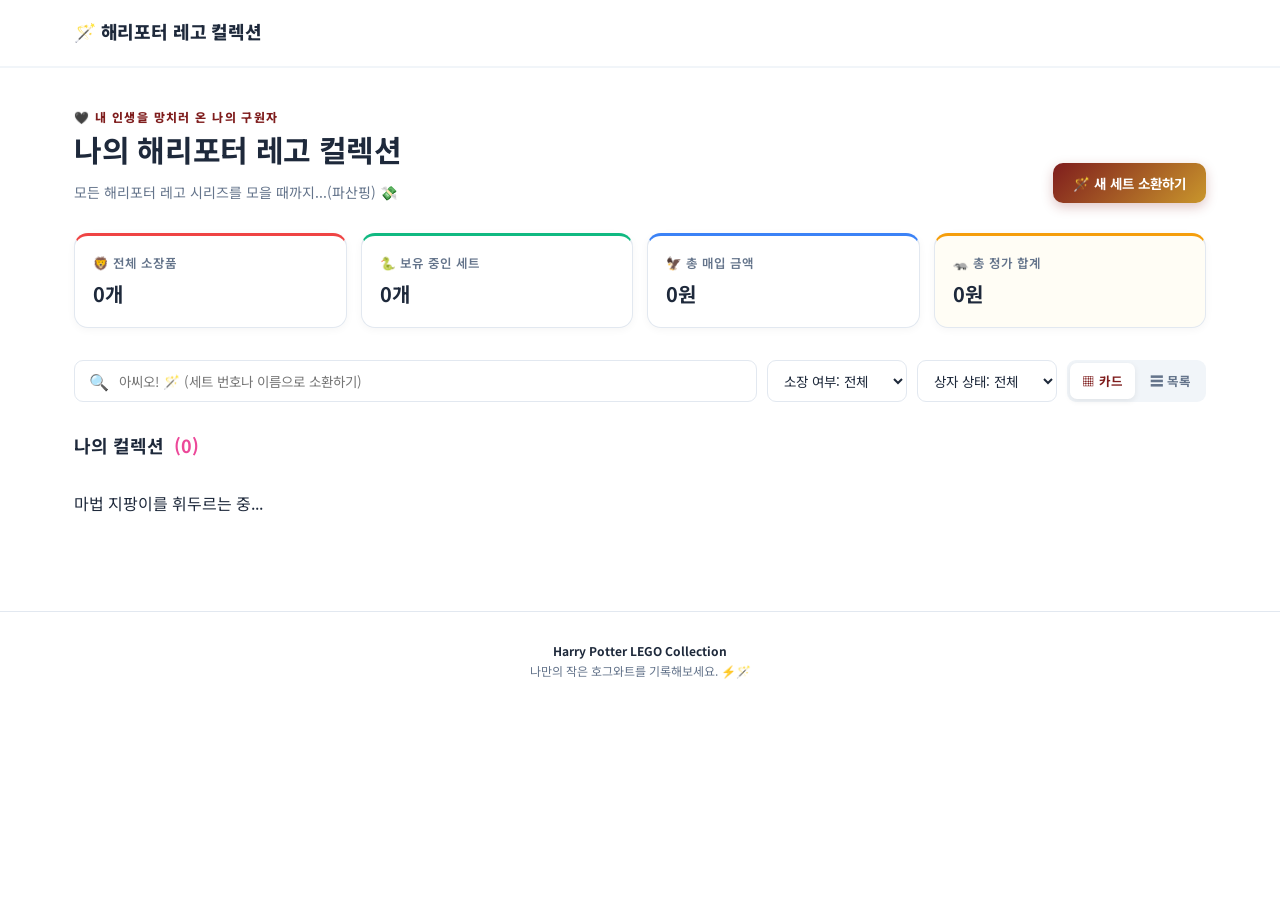
==== index.html @ e180819a "ㄹ" ====
<!DOCTYPE html>
<html lang="ko">
<head>
  <meta charset="UTF-8">
  <meta name="viewport" content="width=device-width, initial-scale=1.0">
  <title>해리포터 레고 컬렉션</title>
  <link rel="stylesheet" href="style.css">
</head>
<body>

  <header class="header">
    <div class="header-inner">
      <a href="index.html" class="logo">🪄 해리포터 레고 컬렉션</a>
    </div>
  </header>

  <main class="container">

    <div class="page-title">
      <div>
        <p class="eyebrow">🖤 내 인생을 망치러 온 나의 구원자</p>
        <h1>나의 해리포터 레고 컬렉션</h1>
        <p class="description">모든 해리포터 레고 시리즈를 모을 때까지...(파산핑) 💸</p>
      </div>
      <button class="primary-button" onclick="openFormModal()">🪄 새 세트 소환하기</button>
    </div>

    <!-- 요약 카드 (4개 기숙사 색깔) -->
    <div class="summary">
      <div class="summary-card card-red">
        <span class="summary-label">🦁 전체 소장품</span>
        <strong id="statTotal">0개</strong>
      </div>
      <div class="summary-card card-green">
        <span class="summary-label">🐍 보유 중인 세트</span>
        <strong id="statOwned">0개</strong>
      </div>
      <div class="summary-card card-blue">
        <span class="summary-label">🦅 총 매입 금액</span>
        <strong id="statPurchase">0원</strong>
      </div>
      <div class="summary-card card-purple">
        <span class="summary-label">🦡 총 정가 합계</span>
        <strong id="statRetail">0원</strong>
      </div>
    </div>

    <!-- 검색 / 필터 / 보기 방식 -->
    <div class="toolbar">
      <div class="search-box">
        <span>🔍</span>
        <input type="text" id="searchInput" placeholder="아씨오! 🪄 (세트 번호나 이름으로 소환하기)" oninput="handleSearch()">
      </div>
      <select id="ownedFilter" onchange="handleFilterChange()">
        <option value="ALL">소장 여부: 전체</option>
        <option value="O">소장 중</option>
        <option value="X">미소장</option>
      </select>
      <select id="boxFilter" onchange="handleFilterChange()">
        <option value="ALL">상자 상태: 전체</option>
        <option value="O">상자 있음</option>
        <option value="X">상자 없음</option>
      </select>
      <div class="view-toggle-group">
        <button id="viewGridBtn" class="toggle-button active" onclick="setViewMode('grid')">▦ 카드</button>
        <button id="viewListBtn" class="toggle-button" onclick="setViewMode('list')">☰ 목록</button>
      </div>
    </div>

    <div class="view-title">
      <h2>나의 컬렉션 <span id="resultCount">(0)</span></h2>
    </div>

    <div id="legoGrid" class="lego-grid"></div>

    <div id="emptyState" class="empty-state hidden">
      <div class="empty-icon">🪶</div>
      <p>조건에 맞는 마법 물품을 찾지 못했어요.</p>
    </div>

    <div id="pagination" class="pagination hidden"></div>

  </main>

  <footer class="footer">
    <p>Harry Potter LEGO Collection</p>
    <span>나만의 작은 호그와트를 기록해보세요. ⚡🪄</span>
  </footer>

  <!-- 상세정보 팝업(모달) -->
  <div id="detailModal" class="modal">
    <div class="modal-box">
      <div class="modal-header">
        <h2>세트 상세 정보</h2>
        <button class="modal-close" onclick="closeDetailModal()">✕</button>
      </div>

      <div class="detail-image-wrapper">
        <span id="detailBadge" class="status-badge"></span>
        <img id="detailImage" src="" alt="세트 이미지" style="display:none;">
        <div id="detailImagePlaceholder" class="image-placeholder" style="font-size:56px;">🧱</div>
      </div>

      <div class="detail-header-info">
        <p id="detailNumber" class="lego-number-tag"></p>
        <h3 id="detailName"></h3>
      </div>

      <div class="detail-row"><span>정가</span><strong id="detailRetail"></strong></div>
      <div class="detail-row"><span>매입가</span><strong id="detailPurchase"></strong></div>
      <div class="detail-row"><span>상자 여부</span><strong id="detailBoxYn"></strong></div>
      <div class="detail-row"><span>되판 가격</span><strong id="detailResale"></strong></div>

      <div class="detail-memo-box">
        <p class="memo-title">✒️ 마법 일지</p>
        <p id="detailMemo" class="memo-text"></p>
      </div>

      <div class="modal-actions">
        <button class="delete-button" onclick="deleteCurrentItem()">삭제</button>
        <button class="secondary-button" onclick="editCurrentItem()">수정</button>
        <button class="primary-button" onclick="closeDetailModal()">닫기</button>
      </div>
    </div>
  </div>

  <!-- 추가 / 수정 팝업(모달) -->
  <div id="formModal" class="modal">
    <div class="modal-box">
      <div class="modal-header">
        <h2 id="formTitle">새 세트 소환하기</h2>
        <button class="modal-close" onclick="closeFormModal()">✕</button>
      </div>

      <div class="detail-image-wrapper" style="margin-bottom:14px;">
        <img id="formPreviewImage" src="" alt="세트 미리보기" style="display:none;">
        <div id="formPreviewPlaceholder" class="image-placeholder" style="font-size:44px;">🧱</div>
      </div>

      <form id="legoForm" onsubmit="handleFormSubmit(event)">
        <label>세트 번호 *
          <input type="text" id="inputNumber" required oninput="updateFormPreview()">
        </label>
        <label>세트 이름 *
          <input type="text" id="inputName" required>
        </label>
        <label>소장 여부
          <select id="inputOwned">
            <option value="O">소장 중</option>
            <option value="X">미소장</option>
          </select>
        </label>
        <label>정가 (원)
          <input type="text" inputmode="numeric" id="inputRetail" placeholder="0" oninput="formatNumberInput(this)">
        </label>
        <label>매입가 (원)
          <input type="text" inputmode="numeric" id="inputPurchase" placeholder="0" oninput="formatNumberInput(this); updateBoxAvailability();">
        </label>
        <label>상자 여부 <span style="font-weight:400;color:var(--text-muted);">(매입가를 입력하면 선택할 수 있어요)</span>
          <select id="inputBox">
            <option value="O">있음</option>
            <option value="X">없음</option>
          </select>
        </label>
        <label>되판 가격 (원)
          <input type="text" inputmode="numeric" id="inputResale" placeholder="0" oninput="formatNumberInput(this)">
        </label>
        <label>마법 일지 (메모)
          <textarea id="inputMemo" rows="3"></textarea>
        </label>
        <div class="modal-actions">
          <button type="button" class="secondary-button" onclick="closeFormModal()">취소</button>
          <button type="submit" class="primary-button">저장하기</button>
        </div>
      </form>
    </div>
  </div>

  <script>
    // 구글 시트와 연결된 API 주소 (원래 쓰던 것 그대로)
    const API_URL = 'https://script.google.com/macros/s/AKfycbxUnBlqaFdTPU35exUbNzXx6weWhpHpGSwAO96-5ot2qbNLupyuga-As1OnJ45oyeBlAw/exec';

    let legoList = [];         // 구글 시트에서 받아온 전체 세트 목록
    let filteredList = [];     // 검색/필터가 적용된 목록
    let currentView = 'grid';  // 현재 보기 방식 (grid: 카드형 / list: 목록형)
    let currentPage = 1;
    let currentDetailNo = null; // 지금 상세팝업에 열려있는 세트의 번호
    const ITEMS_PER_PAGE = 12;

    document.addEventListener('DOMContentLoaded', fetchData);

    // ===== 세트 번호로 사진 주소 만들기 =====
    // 브릭링크(BrickLink)라는 사이트가 세트 번호별 사진을 무료로 제공해줘서, 그 주소 규칙을 그대로 이용해요.
    // 사진이 없는 세트라면 onerror가 실행돼서 자동으로 🧱 아이콘으로 바뀌어요.
    function getImageUrl(no) {
      const cleanNo = String(no).trim().split('-')[0]; // 혹시 "76391-1"처럼 적혀있어도 앞부분만 사용
      return `https://img.bricklink.com/ItemImage/SN/0/${cleanNo}-1.png`;
    }

    // ===== 데이터 불러오기 =====
    function fetchData() {
      document.getElementById('legoGrid').innerHTML = '<p class="loading">마법 지팡이를 휘두르는 중...</p>';
      fetch(API_URL)
        .then(res => res.json())
        .then(response => {
          if (response.success && response.data) {
            legoList = response.data;
            updateStats();
            applyFilters();
          } else {
            alert('데이터를 가져오는데 실패했습니다.');
          }
        })
        .catch(err => {
          console.error(err);
          alert('데이터 연결 중 오류가 발생했습니다.');
        });
    }

    // ===== 상단 요약 카드 숫자 계산 =====
    function updateStats() {
      const total = legoList.length;
      const owned = legoList.filter(i => i['보유 여부'] === 'O').length;
      const totalPurchase = legoList.reduce((sum, i) => sum + (Number(i['매입가']) || 0), 0);
      const totalRetail = legoList.reduce((sum, i) => sum + (Number(i['출시가']) || 0), 0);

      document.getElementById('statTotal').innerText = `${total}개`;
      document.getElementById('statOwned').innerText = `${owned}개`;
      document.getElementById('statPurchase').innerText = formatMoney(totalPurchase);
      document.getElementById('statRetail').innerText = formatMoney(totalRetail);
    }

    // ===== 검색 / 필터 =====
    function handleSearch() {
      currentPage = 1;
      applyFilters();
    }

    function handleFilterChange() {
      currentPage = 1;
      applyFilters();
    }

    function applyFilters() {
      const keyword = document.getElementById('searchInput').value.toLowerCase();
      const owned = document.getElementById('ownedFilter').value;
      const box = document.getElementById('boxFilter').value;

      filteredList = legoList.filter(item => {
        const num = String(item['레고 품번'] || '').toLowerCase();
        const name = String(item['레고명'] || '').toLowerCase();
        const matchKeyword = num.includes(keyword) || name.includes(keyword);

        const matchOwned = owned === 'ALL' || String(item['보유 여부'] || '').toUpperCase() === owned;
        const matchBox = box === 'ALL' || String(item['박스 여부'] || '').toUpperCase() === box;

        return matchKeyword && matchOwned && matchBox;
      });

      // 기본적으로 세트 번호(품번) 오름차순으로 정렬 (숫자로 비교해서 76391 같은 번호도 자연스럽게 정렬됨)
      filteredList.sort((a, b) => {
        const noA = String(a['레고 품번'] || '');
        const noB = String(b['레고 품번'] || '');
        return noA.localeCompare(noB, undefined, { numeric: true });
      });

      renderList();
    }

    // ===== 목록 그리기 =====
    function renderList() {
      const grid = document.getElementById('legoGrid');
      const empty = document.getElementById('emptyState');
      document.getElementById('resultCount').innerText = `(${filteredList.length})`;

      if (filteredList.length === 0) {
        grid.innerHTML = '';
        empty.classList.remove('hidden');
        document.getElementById('pagination').classList.add('hidden');
        return;
      }
      empty.classList.add('hidden');

      const totalPages = Math.ceil(filteredList.length / ITEMS_PER_PAGE) || 1;
      if (currentPage > totalPages) currentPage = totalPages;

      const start = (currentPage - 1) * ITEMS_PER_PAGE;
      const items = filteredList.slice(start, start + ITEMS_PER_PAGE);

      grid.innerHTML = items.map(cardHTML).join('');
      renderPagination(totalPages);
    }

    // 카드(또는 목록형 줄) 하나를 만드는 함수
    function cardHTML(item) {
      const isOwned = item['보유 여부'] === 'O';
      const no = item['레고 품번'];
      const imgUrl = getImageUrl(no);
      return `
        <div class="lego-card" onclick="openDetailModal('${no}')">
          <div class="lego-image">
            <img src="${imgUrl}" alt="${item['레고명']}" onerror="this.style.display='none';this.nextElementSibling.style.display='flex';">
            <div class="image-placeholder" style="display:none;">🧱</div>
          </div>
          <div class="lego-info">
            <div class="info-title-row">
              <span class="lego-number">#${no}</span>
              <h3>${item['레고명']}</h3>
            </div>
            <div class="info-price-row">
              <span class="info-row"><span>정가</span><strong>${formatMoney(item['출시가'])}</strong></span>
              <span class="info-row"><span>매입가</span><strong>${formatMoney(item['매입가'])}</strong></span>
            </div>
          </div>
          <span class="status-badge ${isOwned ? 'owned' : 'not-owned'}">${isOwned ? '소장 중' : '미소장'}</span>
        </div>`;
    }

    // ===== 페이지 번호 버튼 =====
    function renderPagination(totalPages) {
      const el = document.getElementById('pagination');
      if (totalPages <= 1) { el.classList.add('hidden'); el.innerHTML = ''; return; }
      el.classList.remove('hidden');

      let html = `<button class="page-btn" onclick="changePage(${currentPage - 1})" ${currentPage === 1 ? 'disabled' : ''}>이전</button>`;
      for (let i = 1; i <= totalPages; i++) {
        html += `<button class="page-btn ${i === currentPage ? 'active' : ''}" onclick="changePage(${i})">${i}</button>`;
      }
      html += `<button class="page-btn" onclick="changePage(${currentPage + 1})" ${currentPage === totalPages ? 'disabled' : ''}>다음</button>`;
      el.innerHTML = html;
    }

    function changePage(p) {
      currentPage = p;
      renderList();
    }

    // ===== 카드형 / 목록형 전환 =====
    function setViewMode(mode) {
      currentView = mode;
      document.getElementById('legoGrid').classList.toggle('list-view-mode', mode === 'list');
      document.getElementById('viewGridBtn').classList.toggle('active', mode === 'grid');
      document.getElementById('viewListBtn').classList.toggle('active', mode === 'list');
    }

    // ===== 상세정보 팝업(모달) =====
    function openDetailModal(no) {
      const item = legoList.find(i => String(i['레고 품번']) === String(no));
      if (!item) return;
      currentDetailNo = no;

      const isOwned = item['보유 여부'] === 'O';
      document.getElementById('detailNumber').innerText = `#${item['레고 품번']}`;
      document.getElementById('detailName').innerText = item['레고명'];

      const badge = document.getElementById('detailBadge');
      badge.innerText = isOwned ? '소장 중' : '미소장';
      badge.className = `status-badge ${isOwned ? 'owned' : 'not-owned'}`;

      // 상세팝업 사진도 자동으로 불러오기
      const img = document.getElementById('detailImage');
      const placeholder = document.getElementById('detailImagePlaceholder');
      img.src = getImageUrl(no);
      img.style.display = 'block';
      placeholder.style.display = 'none';
      img.onerror = () => { img.style.display = 'none'; placeholder.style.display = 'flex'; };

      document.getElementById('detailRetail').innerText = formatMoney(item['출시가']);
      document.getElementById('detailPurchase').innerText = formatMoney(item['매입가']);
      document.getElementById('detailBoxYn').innerText = item['박스 여부'] === 'O' ? '있음' : '없음';
      document.getElementById('detailResale').innerText = item['되판 가격'] ? formatMoney(item['되판 가격']) : '아직 판매하지 않음';
      document.getElementById('detailMemo').innerText = item['메모'] || '작성된 메모가 없습니다.';

      document.getElementById('detailModal').classList.add('show');
    }

    function closeDetailModal() {
      document.getElementById('detailModal').classList.remove('show');
    }

    function editCurrentItem() {
      const item = legoList.find(i => String(i['레고 품번']) === String(currentDetailNo));
      closeDetailModal();
      openFormModal(item);
    }

    function deleteCurrentItem() {
      const item = legoList.find(i => String(i['레고 품번']) === String(currentDetailNo));
      if (!item) return;
      if (!confirm(`'${item['레고명']}' (#${item['레고 품번']}) 항목을 정말 삭제하시겠습니까? 이 마법은 되돌릴 수 없어요.`)) return;

      closeDetailModal();

      fetch(API_URL, {
        method: 'POST',
        headers: { 'Content-Type': 'text/plain;charset=utf-8' },
        body: JSON.stringify({ action: 'delete', '레고 품번': item['레고 품번'] })
      })
      .then(res => res.json())
      .then(res => {
        if (res.success) {
          alert('세트가 컬렉션에서 사라졌습니다. ✨');
          fetchData();
        } else {
          alert('삭제 실패: ' + (res.error || '알 수 없는 오류'));
        }
      })
      .catch(err => {
        console.error(err);
        alert('삭제 요청 중 오류가 발생했습니다.');
      });
    }

    // ===== 추가 / 수정 팝업(모달) =====
    function openFormModal(item = null) {
      document.getElementById('formTitle').innerText = item ? '세트 정보 수정' : '새 세트 소환하기';
      const numInput = document.getElementById('inputNumber');

      if (item) {
        numInput.value = item['레고 품번'];
        numInput.readOnly = true; // 수정할 때는 세트 번호를 바꿀 수 없게 막기
        document.getElementById('inputName').value = item['레고명'] || '';
        document.getElementById('inputOwned').value = item['보유 여부'] || 'O';
        document.getElementById('inputBox').value = item['박스 여부'] || 'O';
        document.getElementById('inputRetail').value = item['출시가'] ? Number(item['출시가']).toLocaleString('ko-KR') : '';
        document.getElementById('inputPurchase').value = item['매입가'] ? Number(item['매입가']).toLocaleString('ko-KR') : '';
        document.getElementById('inputResale').value = item['되판 가격'] ? Number(item['되판 가격']).toLocaleString('ko-KR') : '';
        document.getElementById('inputMemo').value = item['메모'] || '';
      } else {
        document.getElementById('legoForm').reset();
        numInput.readOnly = false;
      }

      updateFormPreview();
      updateBoxAvailability();
      document.getElementById('formModal').classList.add('show');
    }

    function closeFormModal() {
      document.getElementById('formModal').classList.remove('show');
    }

    // 가격 입력칸에 천단위 콤마(,)를 자동으로 넣어주는 함수
    // 예: "400000" 입력 -> 화면에는 "400,000"으로 보여줌
    function formatNumberInput(el) {
      const raw = el.value.replace(/[^0-9]/g, ''); // 숫자만 남기기
      el.value = raw === '' ? '' : Number(raw).toLocaleString('ko-KR');
    }

    // 콤마가 찍힌 입력값을 다시 순수 숫자로 되돌리는 함수 (저장할 때 사용)
    function getRawNumber(inputId) {
      const raw = document.getElementById(inputId).value.replace(/[^0-9]/g, '');
      return raw === '' ? 0 : Number(raw);
    }

    // 매입가를 입력했을 때만 "상자 여부"를 선택할 수 있도록 켜고 끄는 함수
    function updateBoxAvailability() {
      const purchase = getRawNumber('inputPurchase');
      const boxSelect = document.getElementById('inputBox');
      const canSelect = purchase > 0;
      boxSelect.disabled = !canSelect;
      if (!canSelect) {
        boxSelect.value = 'X'; // 매입가가 없으면 자동으로 "없음"으로 되돌리기
      }
    }

    // 입력 폼에서 세트 번호를 입력할 때마다 미리보기 사진 갱신
    function updateFormPreview() {
      const no = document.getElementById('inputNumber').value.trim();
      const img = document.getElementById('formPreviewImage');
      const placeholder = document.getElementById('formPreviewPlaceholder');

      if (!no) {
        img.style.display = 'none';
        placeholder.style.display = 'flex';
        return;
      }

      img.src = getImageUrl(no);
      img.style.display = 'block';
      placeholder.style.display = 'none';
      img.onerror = () => { img.style.display = 'none'; placeholder.style.display = 'flex'; };
    }

    function handleFormSubmit(e) {
      e.preventDefault();

      const payload = {
        '레고 품번': document.getElementById('inputNumber').value,
        '레고명': document.getElementById('inputName').value,
        '보유 여부': document.getElementById('inputOwned').value,
        '박스 여부': document.getElementById('inputBox').value,
        '출시가': getRawNumber('inputRetail'),
        '매입가': getRawNumber('inputPurchase'),
        '되판 가격': getRawNumber('inputResale'),
        '메모': document.getElementById('inputMemo').value
      };

      closeFormModal();

      fetch(API_URL, {
        method: 'POST',
        headers: { 'Content-Type': 'text/plain;charset=utf-8' },
        body: JSON.stringify(payload)
      })
      .then(res => res.json())
      .then(res => {
        if (res.success) {
          alert('마법처럼 저장되었습니다! ✨');
          fetchData();
        } else {
          alert('저장 실패: ' + (res.error || '알 수 없는 오류'));
        }
      })
      .catch(err => {
        console.error(err);
        alert('저장 도중 오류가 발생했습니다.');
      });
    }

    // ===== 돈 표시 형식 (1234567 -> 1,234,567원) =====
    function formatMoney(amount) {
      if (!amount && amount !== 0) return '0원';
      return Number(amount).toLocaleString('ko-KR') + '원';
    }
  </script>
</body>
</html>
---- style.css ----
@import url('https://fonts.googleapis.com/css2?family=Noto+Sans+KR:wght@400;500;600;700;800&family=Cinzel:wght@600;700;800&display=swap');

:root {
  --bg-white: #ffffff;
  --bg-light: #f8fafc;

  --text-dark: #1e293b;
  --text-muted: #64748b;

  --color-red: #ef4444;
  --color-red-bg: #fee2e2;

  --color-gold: #f59e0b;
  --color-gold-bg: #fef3c7;

  --color-green: #10b981;
  --color-green-bg: #d1fae5;

  --color-blue: #3b82f6;
  --color-blue-bg: #dbeafe;

  /* 호그와트 메인 포인트 컬러 (다크 레드 + 골드) */
  --color-purple: #7f1d1d;
  --hp-gold: #c9962c;
  --hp-accent-rgb: 127, 29, 29;

  --color-pink: #ec4899;

  --border-color: #e2e8f0;
  --shadow-sm: 0 2px 8px rgba(0, 0, 0, 0.04);
  --shadow-md: 0 8px 20px rgba(0, 0, 0, 0.06);
}

* {
  box-sizing: border-box;
}

body {
  margin: 0;
  background-color: var(--bg-white);
  color: var(--text-dark);
  font-family: 'Noto Sans KR', sans-serif;
  line-height: 1.5;
}

button, input, select, textarea {
  font-family: inherit;
}

button {
  cursor: pointer;
}

/* =====================
   HEADER & NAVBAR
===================== */

.header {
  height: 68px;
  background: #ffffff;
  border-bottom: 2px solid #f1f5f9;
  position: sticky;
  top: 0;
  z-index: 10;
}

.header-inner {
  max-width: 1180px;
  height: 100%;
  margin: auto;
  padding: 0 24px;
  display: flex;
  align-items: center;
  justify-content: space-between;
}

.logo {
  font-family: 'Cinzel', 'Noto Sans KR', sans-serif;
  font-size: 18px;
  font-weight: 800;
  color: var(--text-dark);
  letter-spacing: -0.01em;
  display: flex;
  align-items: center;
  gap: 8px;
  text-decoration: none;
}

.logo-icon {
  font-size: 22px;
}

.nav {
  display: flex;
  gap: 20px;
}

.nav a {
  color: var(--text-muted);
  font-size: 13.5px;
  font-weight: 600;
  text-decoration: none;
}

.nav a.active,
.nav a:hover {
  color: var(--color-purple);
}

/* =====================
   CONTAINER & TITLES
===================== */

.container {
  max-width: 1180px;
  margin: auto;
  padding: 40px 24px 80px;
}

.page-title {
  display: flex;
  justify-content: space-between;
  align-items: flex-end;
  gap: 20px;
  margin-bottom: 30px;
}

.eyebrow {
  margin: 0 0 5px;
  color: var(--color-purple);
  font-size: 12px;
  font-weight: 800;
  letter-spacing: 0.12em;
}

h1 {
  margin: 0 0 6px;
  font-family: 'Cinzel', 'Noto Sans KR', sans-serif;
  font-size: 30px;
  letter-spacing: -0.01em;
  color: var(--text-dark);
}

.description {
  margin: 0;
  color: var(--text-muted);
  font-size: 14px;
}

.back-link {
  display: inline-block;
  margin-bottom: 20px;
  color: var(--text-muted);
  font-size: 13px;
  font-weight: 600;
  text-decoration: none;
}

.back-link:hover {
  color: var(--color-purple);
}

.primary-button {
  display: inline-flex;
  align-items: center;
  justify-content: center;
  padding: 10px 20px;
  background: linear-gradient(135deg, var(--color-purple), var(--hp-gold));
  color: #ffffff;
  border: none;
  border-radius: 10px;
  font-size: 13.5px;
  font-weight: 700;
  box-shadow: 0 4px 12px rgba(var(--hp-accent-rgb), 0.25);
  transition: all 0.2s ease;
}

.primary-button:hover {
  transform: translateY(-2px);
  box-shadow: 0 6px 16px rgba(var(--hp-accent-rgb), 0.35);
}

/* =====================
   SUMMARY CARDS
===================== */

.summary {
  display: grid;
  grid-template-columns: repeat(4, 1fr);
  gap: 14px;
  margin-bottom: 32px;
}

.summary-card {
  padding: 18px;
  background: #ffffff;
  border-radius: 14px;
  border: 1px solid var(--border-color);
  box-shadow: var(--shadow-sm);
  position: relative;
  overflow: hidden;
  transition: transform 0.2s;
}

.summary-card:hover {
  transform: translateY(-2px);
}

.summary-card.card-red { border-top: 3px solid var(--color-red); }
.summary-card.card-green { border-top: 3px solid var(--color-green); }
.summary-card.card-blue { border-top: 3px solid var(--color-blue); }
.summary-card.card-purple { border-top: 3px solid var(--color-gold); background: #fffdf5; }

.summary-label {
  display: block;
  margin-bottom: 6px;
  color: var(--text-muted);
  font-size: 12.5px;
  font-weight: 600;
}

.summary-card strong {
  font-size: 20px;
  color: var(--text-dark);
}

/* =====================
   TOOLBAR & CONTROLS
===================== */

.toolbar {
  display: flex;
  gap: 10px;
  margin-bottom: 30px;
  align-items: center;
  flex-wrap: wrap;
}

.search-box {
  flex: 1;
  min-width: 240px;
  height: 42px;
  display: flex;
  align-items: center;
  gap: 8px;
  padding: 0 14px;
  background: #ffffff;
  border: 1px solid var(--border-color);
  border-radius: 9px;
}

.search-box span {
  color: var(--color-purple);
  font-size: 16px;
}

.search-box input {
  width: 100%;
  border: 0;
  outline: 0;
  background: transparent;
  font-size: 13.5px;
}

.toolbar select {
  min-width: 140px;
  height: 42px;
  padding: 0 12px;
  background: #ffffff;
  border: 1px solid var(--border-color);
  border-radius: 9px;
  color: var(--text-dark);
  font-size: 13.5px;
  outline: none;
}

.view-toggle-group {
  display: flex;
  background: #f1f5f9;
  border-radius: 9px;
  padding: 3px;
  gap: 3px;
  height: 42px;
  align-items: center;
}

.toggle-button {
  height: 36px;
  padding: 0 12px;
  border: 0;
  background: transparent;
  color: var(--text-muted);
  border-radius: 7px;
  font-size: 12.5px;
  font-weight: 700;
  transition: all 0.2s;
  display: flex;
  align-items: center;
  gap: 5px;
}

.toggle-button.active {
  background: #ffffff;
  color: var(--color-purple);
  box-shadow: 0 2px 6px rgba(0,0,0,0.08);
}

/* =====================
   LEGO LIST VIEW / GRID
===================== */

.view-title {
  display: flex;
  justify-content: space-between;
  margin-bottom: 16px;
}

.view-title h2 {
  margin: 0;
  font-size: 18px;
}

.view-title h2 span {
  margin-left: 5px;
  color: var(--color-pink);
}

.lego-grid {
  display: grid;
  grid-template-columns: repeat(3, 1fr);
  gap: 20px;
}

.lego-card {
  overflow: hidden;
  background: #ffffff;
  border: 1px solid var(--border-color);
  border-radius: 14px;
  box-shadow: var(--shadow-sm);
  transition: all 0.2s ease;
  cursor: pointer;
  position: relative;
}

.lego-card:hover {
  transform: translateY(-3px);
  box-shadow: var(--shadow-md);
  border-color: var(--color-purple);
}

.lego-image {
  height: 180px;
  position: relative;
  overflow: hidden;
  background: #fafafa;
  border-bottom: 1px solid #f1f5f9;
}

.lego-image img {
  width: 100%;
  height: 100%;
  object-fit: contain;
  padding: 12px;
}

.image-placeholder {
  width: 100%;
  height: 100%;
  display: flex;
  align-items: center;
  justify-content: center;
  font-size: 40px;
}

.status-badge {
  position: absolute;
  top: 10px;
  right: 10px;
  z-index: 2;
  padding: 4px 10px;
  border-radius: 20px;
  font-size: 11px;
  font-weight: 800;
  letter-spacing: -0.02em;
  box-shadow: 0 2px 6px rgba(15, 23, 42, 0.25);
  border: 1.5px solid #ffffff;
}

.status-badge.owned {
  background: var(--color-green);
  color: #ffffff;
}

.status-badge.sold {
  background: var(--color-red);
  color: #ffffff;
}

.status-badge.not-owned {
  background: #64748b;
  color: #ffffff;
}

.lego-info {
  padding: 16px;
}

.lego-number {
  display: block;
  margin-bottom: 2px;
  color: var(--color-purple);
  font-size: 11.5px;
  font-weight: 800;
}

.lego-info h3 {
  margin: 0 0 12px;
  font-size: 15.5px;
  line-height: 1.35;
  white-space: nowrap;
  overflow: hidden;
  text-overflow: ellipsis;
  color: var(--text-dark);
}

.info-row {
  display: flex;
  justify-content: space-between;
  padding: 5px 0;
  border-top: 1px dashed #f1f5f9;
  font-size: 12.5px;
}

.info-row span {
  color: var(--text-muted);
}

/* 목록형 한 줄 모드 */
.lego-grid.list-view-mode {
  display: flex;
  flex-direction: column;
  gap: 8px;
}

.lego-grid.list-view-mode .lego-card {
  display: flex;
  align-items: center;
  padding: 8px 16px;
  height: 58px;
  border-radius: 10px;
}

.lego-grid.list-view-mode .lego-image {
  width: 42px;
  height: 42px;
  border-bottom: 0;
  background: transparent;
  flex-shrink: 0;
}

.lego-grid.list-view-mode .lego-image img {
  padding: 0;
}

.lego-grid.list-view-mode .lego-info {
  padding: 0 0 0 14px;
  flex: 1;
  display: flex;
  align-items: center;
  gap: 16px;
  min-width: 0;
}

.lego-grid.list-view-mode .info-title-row {
  display: flex;
  align-items: center;
  gap: 8px;
  flex: 1;
  min-width: 0;
}

.lego-grid.list-view-mode .lego-number {
  margin-bottom: 0;
  width: auto;
  flex-shrink: 0;
  font-size: 12px;
}

.lego-grid.list-view-mode .lego-info h3 {
  margin: 0;
  font-size: 13.5px;
  font-weight: 600;
  white-space: nowrap;
  overflow: hidden;
  text-overflow: ellipsis;
  min-width: 0;
}

.lego-grid.list-view-mode .info-price-row {
  display: flex;
  gap: 14px;
  flex-shrink: 0;
}

.lego-grid.list-view-mode .info-row {
  border-top: 0;
  padding: 0;
  width: auto;
  flex-shrink: 0;
  justify-content: flex-end;
  gap: 6px;
  font-size: 12px;
  white-space: nowrap;
}

.lego-grid.list-view-mode .status-badge {
  position: static;
  margin-left: auto;
  flex-shrink: 0;
  font-size: 10.5px;
  padding: 3px 8px;
}

/* =====================
   PAGINATION (페이지네이션)
===================== */

.pagination {
  display: flex;
  justify-content: center;
  align-items: center;
  gap: 8px;
  margin-top: 32px;
}

.page-btn {
  min-width: 36px;
  height: 36px;
  padding: 0 10px;
  border: 1px solid var(--border-color);
  background: #ffffff;
  color: var(--text-dark);
  border-radius: 8px;
  font-size: 13px;
  font-weight: 600;
  transition: all 0.2s;
}

.page-btn:hover:not(:disabled) {
  border-color: var(--color-purple);
  color: var(--color-purple);
}

.page-btn.active {
  background: var(--color-purple);
  color: #ffffff;
  border-color: var(--color-purple);
}

.page-btn:disabled {
  opacity: 0.4;
  cursor: not-allowed;
}

.empty-state {
  grid-column: 1 / -1;
  padding: 60px 20px;
  text-align: center;
  background: #ffffff;
  border: 1px solid var(--border-color);
  border-radius: 14px;
}

.empty-icon {
  font-size: 40px;
  margin-bottom: 10px;
}

.loading {
  animation: pulse 1.2s infinite;
}

@keyframes pulse {
  0% { opacity: 0.35; }
  50% { opacity: 1; }
  100% { opacity: 0.35; }
}

.footer {
  padding: 30px 20px;
  border-top: 1px solid var(--border-color);
  color: var(--text-muted);
  text-align: center;
  font-size: 12px;
}

.footer p {
  margin: 0 0 2px;
  color: var(--text-dark);
  font-weight: 700;
}

/* =====================
   MODAL DIALOGS
===================== */

.modal {
  position: fixed;
  inset: 0;
  display: none;
  align-items: center;
  justify-content: center;
  padding: 20px;
  background: rgba(15, 23, 42, 0.4);
  z-index: 100;
  backdrop-filter: blur(3px);
}

.modal.show {
  display: flex;
}

.modal-box {
  width: 100%;
  max-width: 480px;
  max-height: 90vh;
  overflow-y: auto;
  padding: 24px;
  background: #ffffff;
  border-radius: 16px;
  box-shadow: var(--shadow-md);
  border: 1px solid var(--border-color);
}

.modal-header {
  display: flex;
  justify-content: space-between;
  align-items: center;
  margin-bottom: 18px;
}

.modal-header h2 {
  margin: 0;
  font-size: 18px;
}

.modal-close {
  width: 30px;
  height: 30px;
  background: #f1f5f9;
  border: 0;
  border-radius: 50%;
  font-size: 18px;
  color: var(--text-dark);
}

form label {
  display: block;
  margin-bottom: 12px;
  color: var(--text-dark);
  font-size: 12.5px;
  font-weight: 700;
}

form input, form select, form textarea {
  width: 100%;
  margin-top: 4px;
  padding: 9px 11px;
  background: #ffffff;
  border: 1px solid var(--border-color);
  border-radius: 8px;
  outline: none;
  font-size: 13.5px;
}

form input:focus, form select:focus, form textarea:focus {
  border-color: var(--color-purple);
  box-shadow: 0 0 0 3px rgba(var(--hp-accent-rgb), 0.15);
}

form select:disabled {
  background: #f1f5f9;
  color: var(--text-muted);
  cursor: not-allowed;
}

.modal-actions {
  display: flex;
  gap: 8px;
  margin-top: 20px;
}

.modal-actions button {
  flex: 1;
}

.secondary-button {
  height: 40px;
  background: #f1f5f9;
  color: var(--text-dark);
  border: none;
  border-radius: 8px;
  font-weight: 700;
  font-size: 13px;
}

.secondary-button:hover {
  background: #e2e8f0;
}

.delete-button {
  height: 40px;
  background: var(--color-red-bg);
  color: #b91c1c;
  border: none;
  border-radius: 8px;
  font-weight: 700;
  font-size: 13px;
}

.delete-button:hover {
  background: #fca5a5;
}

.detail-image-wrapper {
  width: 100%;
  height: 180px;
  position: relative;
  display: flex;
  justify-content: center;
  align-items: center;
  background: #fafafa;
  border: 1px solid var(--border-color);
  border-radius: 12px;
  padding: 10px;
  margin-bottom: 16px;
}

.detail-image-wrapper img {
  max-width: 100%;
  max-height: 150px;
  object-fit: contain;
}

.detail-header-info {
  margin-bottom: 14px;
}

.lego-number-tag {
  font-size: 11.5px;
  font-weight: 800;
  color: var(--color-purple);
}

.detail-header-info h3 {
  margin: 2px 0 0;
  font-size: 18px;
  line-height: 1.3;
}

.detail-row {
  display: flex;
  justify-content: space-between;
  padding: 8px 0;
  border-top: 1px solid #f1f5f9;
  font-size: 13px;
}

.detail-row span {
  color: var(--text-muted);
}

.detail-memo-box {
  margin-top: 14px;
  padding: 12px;
  background: #f8fafc;
  border: 1px solid var(--border-color);
  border-radius: 8px;
}

.memo-title {
  margin: 0 0 4px 0;
  font-size: 11.5px;
  font-weight: 800;
  color: var(--color-purple);
}

.memo-text {
  margin: 0;
  font-size: 12.5px;
  color: var(--text-dark);
  white-space: pre-line;
}

.hidden {
  display: none !important;
}

@media (max-width: 850px) {
  .summary { grid-template-columns: repeat(2, 1fr); }
  .lego-grid { grid-template-columns: repeat(2, 1fr); }
}

@media (max-width: 600px) {
  .container { padding: 24px 16px 50px; }
  .page-title { display: block; }
  .page-title .primary-button { width: 100%; margin-top: 12px; }
  .toolbar { flex-direction: column; align-items: stretch; }
  .lego-grid { grid-template-columns: 1fr; }

  /* 목록형(리스트) 보기 모바일 전용 - 제목줄 + 가격줄, 항상 딱 2줄로 고정해서 카드 높이를 통일함 */
  .lego-grid.list-view-mode .lego-card {
    height: 66px;
    align-items: center;
    padding: 8px 12px;
  }
  .lego-grid.list-view-mode .lego-image {
    width: 40px;
    height: 40px;
  }
  .lego-grid.list-view-mode .lego-info {
    flex-direction: column;
    align-items: stretch;
    justify-content: center;
    gap: 4px;
    padding: 0 40px 0 10px;
    min-width: 0;
  }
  .lego-grid.list-view-mode .info-title-row {
    gap: 6px;
  }
  .lego-grid.list-view-mode .lego-info h3 {
    font-size: 12.5px;
  }
  .lego-grid.list-view-mode .lego-number {
    font-size: 10px;
  }
  .lego-grid.list-view-mode .info-price-row {
    gap: 10px;
  }
  .lego-grid.list-view-mode .info-row {
    width: auto;
    font-size: 10px;
    gap: 3px;
  }
  .lego-grid.list-view-mode .status-badge {
    position: absolute;
    top: 50%;
    right: 12px;
    transform: translateY(-50%);
    margin-left: 0;
    font-size: 9.5px;
    padding: 2px 6px;
  }
}
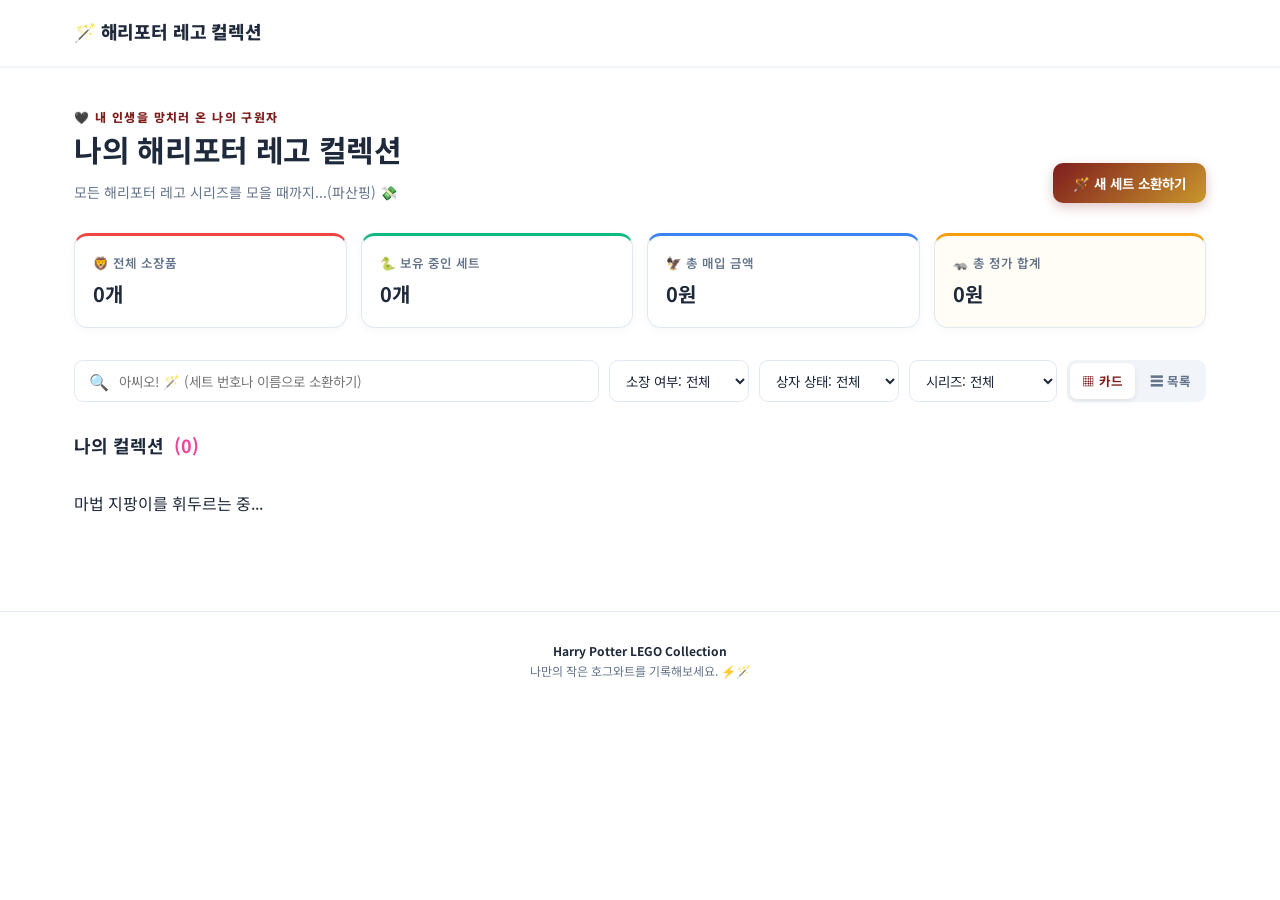
==== commit 17282ca3: "ㄹ" ====
--- a/index.html
+++ b/index.html
@@ -61,6 +61,17 @@
         <option value="O">상자 있음</option>
         <option value="X">상자 없음</option>
       </select>
+      <select id="seriesFilter" onchange="handleFilterChange()">
+        <option value="ALL">시리즈: 전체</option>
+        <option value="미분류">미분류</option>
+        <option value="1. 마법사의 돌">1. 마법사의 돌</option>
+        <option value="2. 비밀의 방">2. 비밀의 방</option>
+        <option value="3. 아즈카반의 죄수">3. 아즈카반의 죄수</option>
+        <option value="4. 불의 잔">4. 불의 잔</option>
+        <option value="5. 불사조 기사단">5. 불사조 기사단</option>
+        <option value="6. 혼혈왕자">6. 혼혈왕자</option>
+        <option value="7. 죽음의 성물">7. 죽음의 성물</option>
+      </select>
       <div class="view-toggle-group">
         <button id="viewGridBtn" class="toggle-button active" onclick="setViewMode('grid')">▦ 카드</button>
         <button id="viewListBtn" class="toggle-button" onclick="setViewMode('list')">☰ 목록</button>
@@ -106,6 +117,7 @@
         <h3 id="detailName"></h3>
       </div>
 
+      <div class="detail-row"><span>시리즈</span><strong id="detailSeries"></strong></div>
       <div class="detail-row"><span>정가</span><strong id="detailRetail"></strong></div>
       <div class="detail-row"><span>매입가</span><strong id="detailPurchase"></strong></div>
       <div class="detail-row"><span>상자 여부</span><strong id="detailBoxYn"></strong></div>
@@ -143,6 +155,18 @@
         </label>
         <label>세트 이름 *
           <input type="text" id="inputName" required>
+        </label>
+        <label>해리포터 시리즈
+          <select id="inputSeries">
+            <option value="미분류">미분류</option>
+            <option value="1. 마법사의 돌">1. 마법사의 돌</option>
+            <option value="2. 비밀의 방">2. 비밀의 방</option>
+            <option value="3. 아즈카반의 죄수">3. 아즈카반의 죄수</option>
+            <option value="4. 불의 잔">4. 불의 잔</option>
+            <option value="5. 불사조 기사단">5. 불사조 기사단</option>
+            <option value="6. 혼혈왕자">6. 혼혈왕자</option>
+            <option value="7. 죽음의 성물">7. 죽음의 성물</option>
+          </select>
         </label>
         <label>소장 여부
           <select id="inputOwned">
@@ -245,6 +269,7 @@
       const keyword = document.getElementById('searchInput').value.toLowerCase();
       const owned = document.getElementById('ownedFilter').value;
       const box = document.getElementById('boxFilter').value;
+      const series = document.getElementById('seriesFilter').value;
 
       filteredList = legoList.filter(item => {
         const num = String(item['레고 품번'] || '').toLowerCase();
@@ -253,8 +278,9 @@
 
         const matchOwned = owned === 'ALL' || String(item['보유 여부'] || '').toUpperCase() === owned;
         const matchBox = box === 'ALL' || String(item['박스 여부'] || '').toUpperCase() === box;
-
-        return matchKeyword && matchOwned && matchBox;
+        const matchSeries = series === 'ALL' || String(item['시리즈'] || '미분류') === series;
+
+        return matchKeyword && matchOwned && matchBox && matchSeries;
       });
 
       // 기본적으로 세트 번호(품번) 오름차순으로 정렬 (숫자로 비교해서 76391 같은 번호도 자연스럽게 정렬됨)
@@ -365,6 +391,7 @@
       placeholder.style.display = 'none';
       img.onerror = () => { img.style.display = 'none'; placeholder.style.display = 'flex'; };
 
+      document.getElementById('detailSeries').innerText = item['시리즈'] || '미분류';
       document.getElementById('detailRetail').innerText = formatMoney(item['출시가']);
       document.getElementById('detailPurchase').innerText = formatMoney(item['매입가']);
       document.getElementById('detailBoxYn').innerText = item['박스 여부'] === 'O' ? '있음' : '없음';
@@ -420,6 +447,7 @@
         numInput.value = item['레고 품번'];
         numInput.readOnly = true; // 수정할 때는 세트 번호를 바꿀 수 없게 막기
         document.getElementById('inputName').value = item['레고명'] || '';
+        document.getElementById('inputSeries').value = item['시리즈'] || '미분류';
         document.getElementById('inputOwned').value = item['보유 여부'] || 'O';
         document.getElementById('inputBox').value = item['박스 여부'] || 'O';
         document.getElementById('inputRetail').value = item['출시가'] ? Number(item['출시가']).toLocaleString('ko-KR') : '';
@@ -429,6 +457,7 @@
       } else {
         document.getElementById('legoForm').reset();
         numInput.readOnly = false;
+        document.getElementById('inputSeries').value = '미분류';
       }
 
       updateFormPreview();
@@ -488,6 +517,7 @@
       const payload = {
         '레고 품번': document.getElementById('inputNumber').value,
         '레고명': document.getElementById('inputName').value,
+        '시리즈': document.getElementById('inputSeries').value,
         '보유 여부': document.getElementById('inputOwned').value,
         '박스 여부': document.getElementById('inputBox').value,
         '출시가': getRawNumber('inputRetail'),
--- a/style.css
+++ b/style.css
@@ -475,7 +475,7 @@
   display: flex;
   align-items: center;
   gap: 8px;
-  flex: 1;
+  flex: 0 1 380px;
   min-width: 0;
 }
 
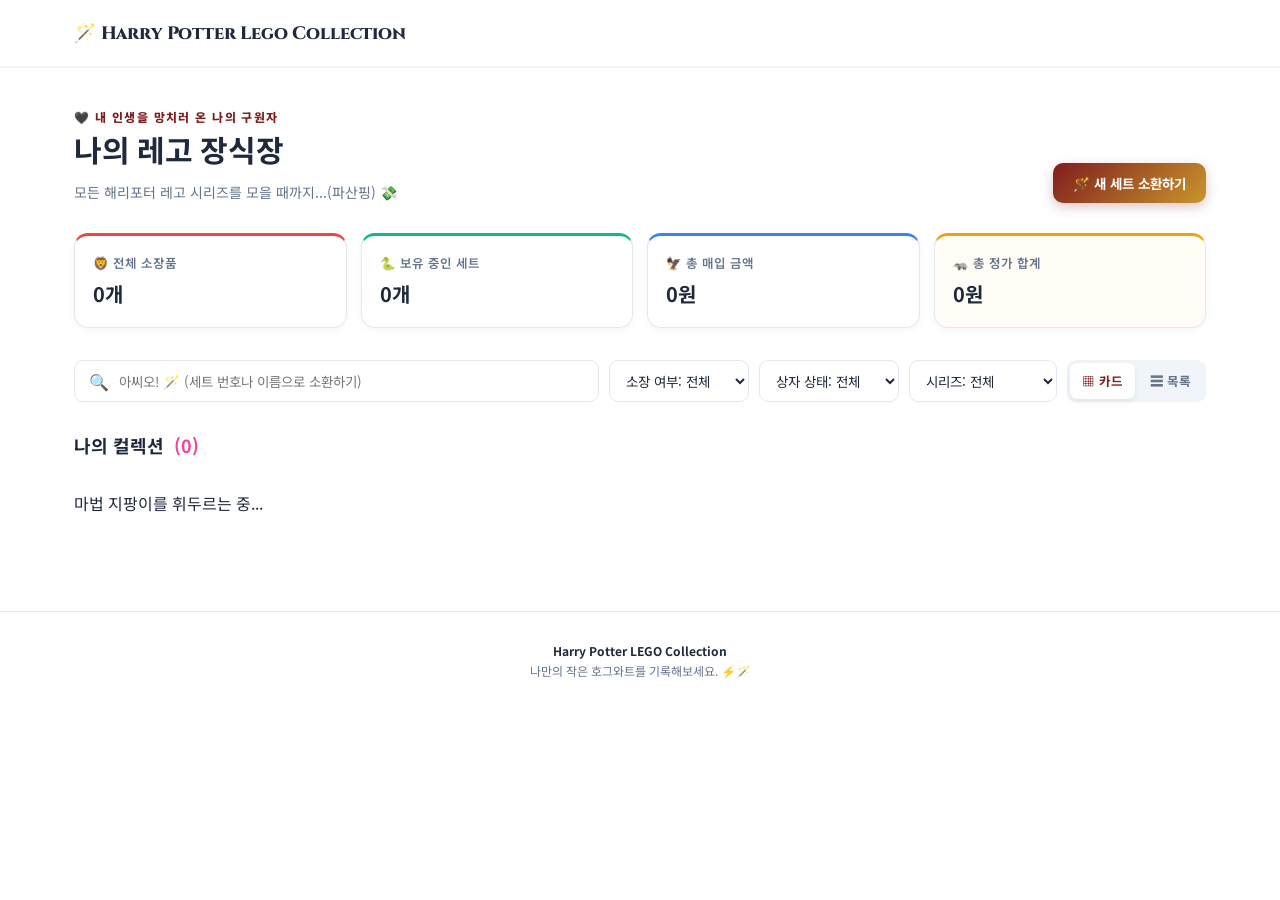
==== commit 014cc9f2: "ㄹ" ====
--- a/index.html
+++ b/index.html
@@ -3,14 +3,14 @@
 <head>
   <meta charset="UTF-8">
   <meta name="viewport" content="width=device-width, initial-scale=1.0">
-  <title>해리포터 레고 컬렉션</title>
+  <title>동글이의 은밀한 사생활</title>
   <link rel="stylesheet" href="style.css">
 </head>
 <body>
 
   <header class="header">
     <div class="header-inner">
-      <a href="index.html" class="logo">🪄 해리포터 레고 컬렉션</a>
+      <a href="index.html" class="logo">🪄 Harry Potter Lego Collection</a>
     </div>
   </header>
 
@@ -19,7 +19,7 @@
     <div class="page-title">
       <div>
         <p class="eyebrow">🖤 내 인생을 망치러 온 나의 구원자</p>
-        <h1>나의 해리포터 레고 컬렉션</h1>
+        <h1>나의 레고 장식장</h1>
         <p class="description">모든 해리포터 레고 시리즈를 모을 때까지...(파산핑) 💸</p>
       </div>
       <button class="primary-button" onclick="openFormModal()">🪄 새 세트 소환하기</button>
@@ -71,6 +71,7 @@
         <option value="5. 불사조 기사단">5. 불사조 기사단</option>
         <option value="6. 혼혈왕자">6. 혼혈왕자</option>
         <option value="7. 죽음의 성물">7. 죽음의 성물</option>
+        <option value="8. 신비한 동물사전">8. 신비한 동물사전</option>
       </select>
       <div class="view-toggle-group">
         <button id="viewGridBtn" class="toggle-button active" onclick="setViewMode('grid')">▦ 카드</button>
@@ -166,6 +167,7 @@
             <option value="5. 불사조 기사단">5. 불사조 기사단</option>
             <option value="6. 혼혈왕자">6. 혼혈왕자</option>
             <option value="7. 죽음의 성물">7. 죽음의 성물</option>
+            <option value="8. 신비한 동물사전">8. 신비한 동물사전</option>
           </select>
         </label>
         <label>소장 여부
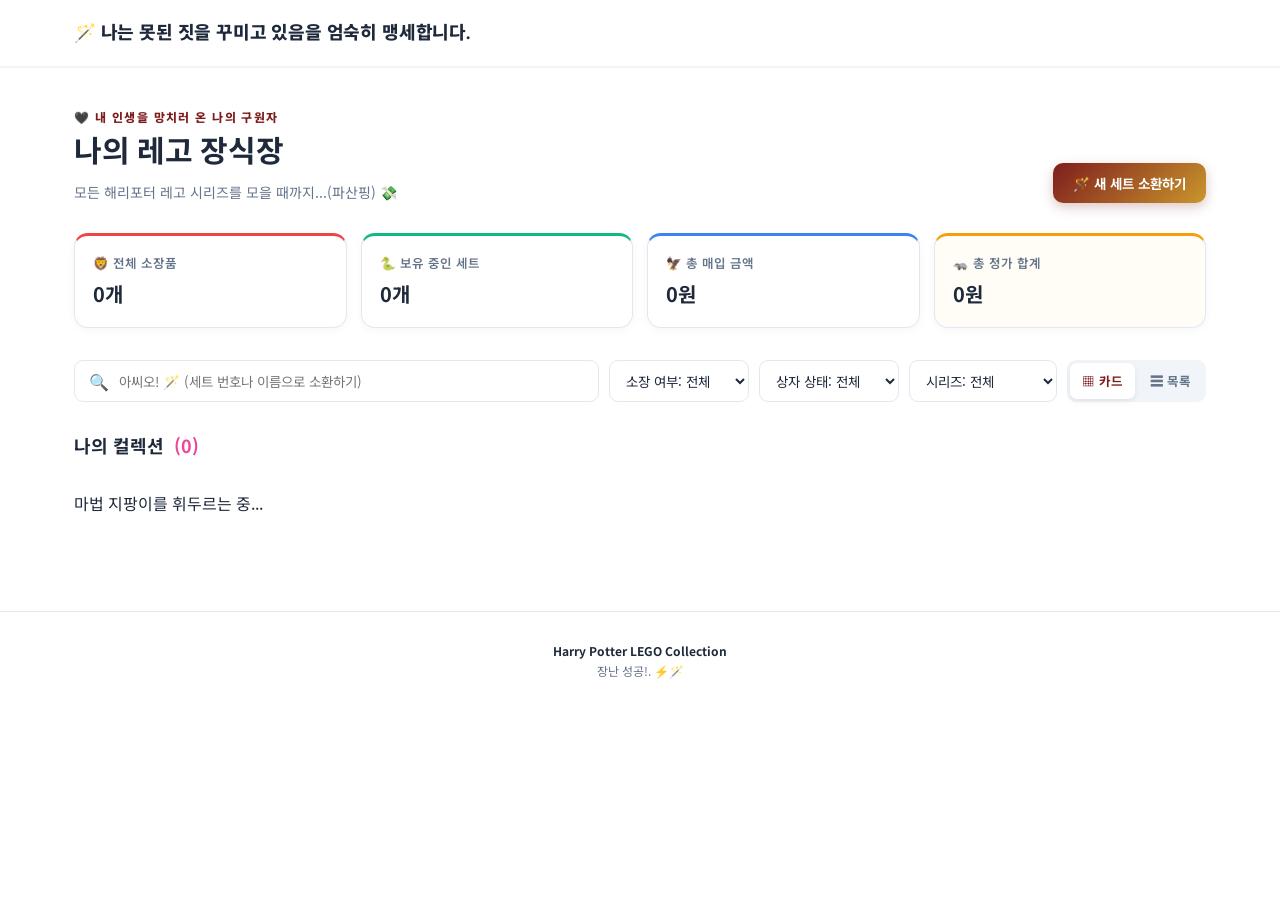
==== commit bdcf7b4f: "ㄹㄹ" ====
--- a/index.html
+++ b/index.html
@@ -10,7 +10,7 @@
 
   <header class="header">
     <div class="header-inner">
-      <a href="index.html" class="logo">🪄 Harry Potter Lego Collection</a>
+      <a href="index.html" class="logo">🪄 나는 못된 짓을 꾸미고 있음을 엄숙히 맹세합니다.</a>
     </div>
   </header>
 
@@ -96,7 +96,7 @@
 
   <footer class="footer">
     <p>Harry Potter LEGO Collection</p>
-    <span>나만의 작은 호그와트를 기록해보세요. ⚡🪄</span>
+    <span>장난 성공!. ⚡🪄</span>
   </footer>
 
   <!-- 상세정보 팝업(모달) -->
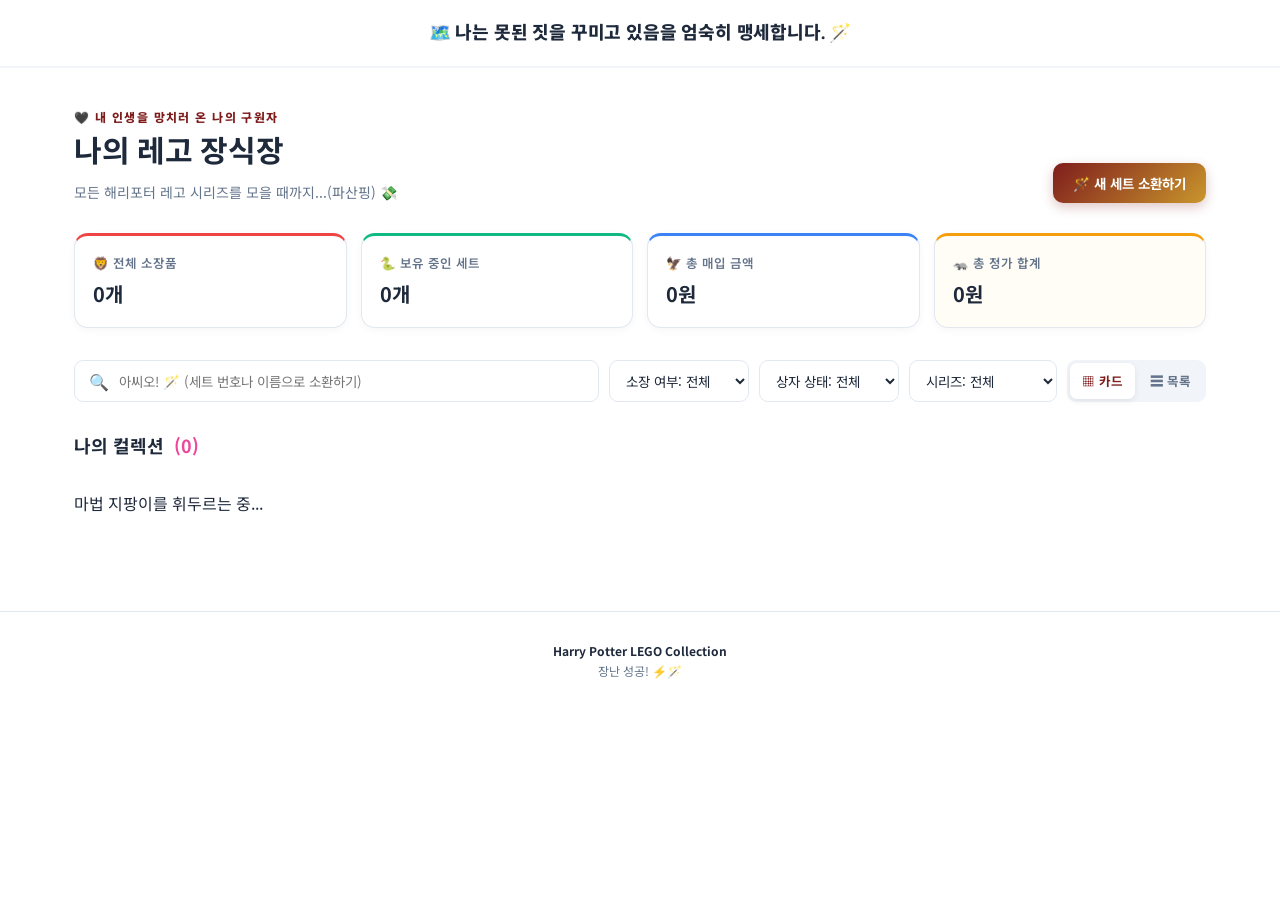
==== commit bbffae1c: "ㄹ" ====
--- a/index.html
+++ b/index.html
@@ -10,7 +10,7 @@
 
   <header class="header">
     <div class="header-inner">
-      <a href="index.html" class="logo">🪄 나는 못된 짓을 꾸미고 있음을 엄숙히 맹세합니다.</a>
+      <a href="index.html" class="logo">🗺️ 나는 못된 짓을 꾸미고 있음을 엄숙히 맹세합니다. 🪄</a>
     </div>
   </header>
 
@@ -96,7 +96,7 @@
 
   <footer class="footer">
     <p>Harry Potter LEGO Collection</p>
-    <span>장난 성공!. ⚡🪄</span>
+    <span>장난 성공! ⚡🪄</span>
   </footer>
 
   <!-- 상세정보 팝업(모달) -->
--- a/style.css
+++ b/style.css
@@ -71,7 +71,7 @@
   padding: 0 24px;
   display: flex;
   align-items: center;
-  justify-content: space-between;
+  justify-content: center;
 }
 
 .logo {
@@ -802,6 +802,9 @@
 }
 
 @media (max-width: 600px) {
+  .header { height: auto; padding: 10px 0; }
+  .header-inner { padding: 0 16px; }
+  .logo { text-align: center; font-size: 14px; line-height: 1.4; }
   .container { padding: 24px 16px 50px; }
   .page-title { display: block; }
   .page-title .primary-button { width: 100%; margin-top: 12px; }
